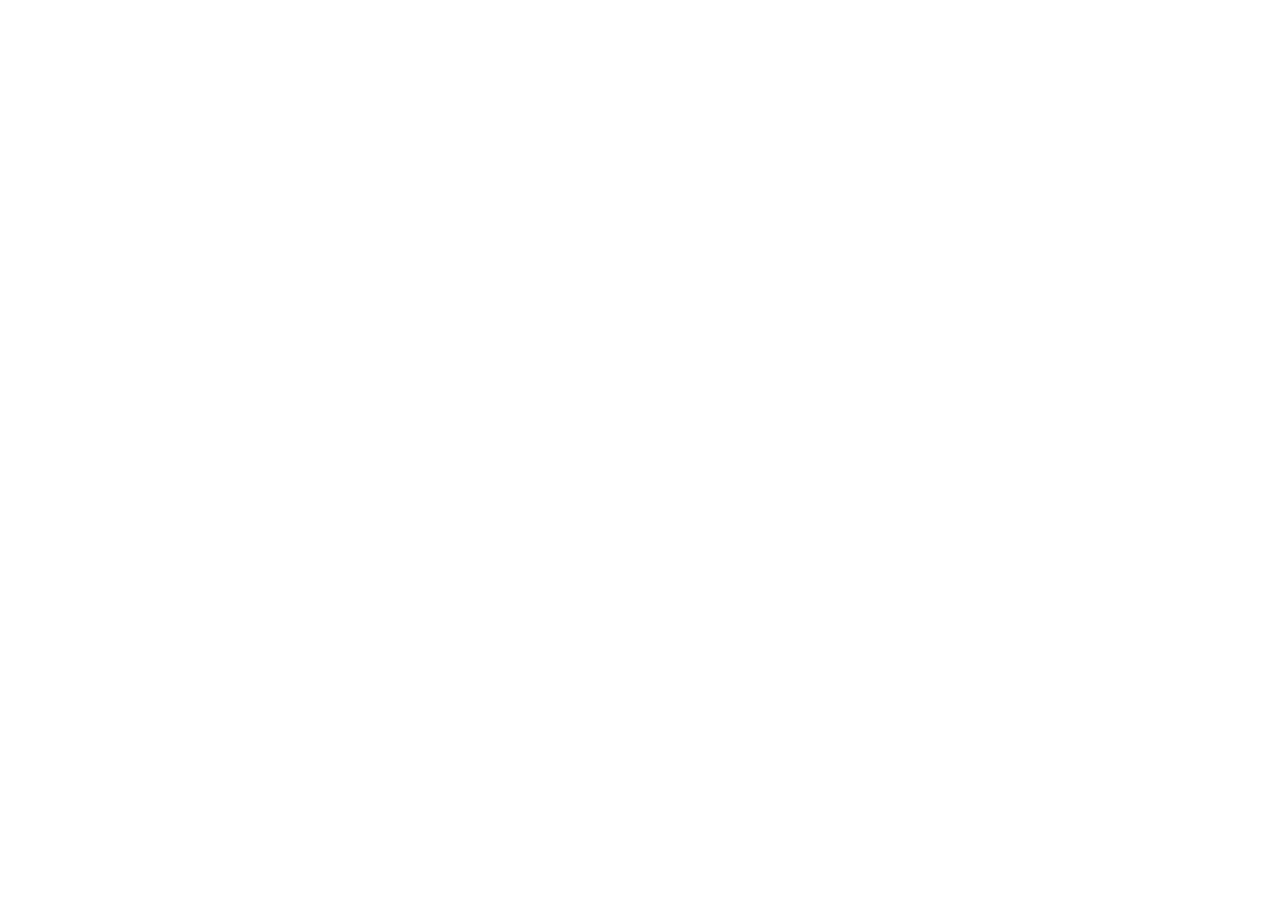
==== index.html @ 55efb3a8 "feat: scaffold VaultPlay initial application Initialize project structure with React, Vite, Tailwind" ====
<!doctype html>
<html lang="en" class="dark">
  <head>
    <meta charset="UTF-8" />
    <meta name="viewport" content="width=device-width, initial-scale=1.0" />
    <title>VaultPlay — Unblocked Browser Games</title>
    <meta name="description" content="Instant-search unblocked browser games portal powered by an iframe JSON catalog." />
    <meta property="og:title" content="VaultPlay — Unblocked Browser Games" />
    <meta property="og:description" content="Instant-search unblocked browser games portal powered by an iframe JSON catalog." />
    <meta property="og:type" content="website" />
    <meta name="twitter:card" content="summary_large_image" />
    <link rel="preconnect" href="https://fonts.googleapis.com" />
    <link rel="preconnect" href="https://fonts.gstatic.com" crossorigin />
    <link
      href="https://fonts.googleapis.com/css2?family=Bricolage+Grotesque:opsz,wght@12..96,600;12..96,700&family=JetBrains+Mono:wght@400;500;600&family=Plus+Jakarta+Sans:wght@400;500;600;700&display=swap"
      rel="stylesheet"
    />
  </head>
  <body class="bg-[#0B0F17] text-[#F1F5F9] antialiased selection:bg-amber-500/30 selection:text-amber-100">
    <div id="root"></div>
    <script type="module" src="/src/main.tsx"></script>
  </body>
</html>
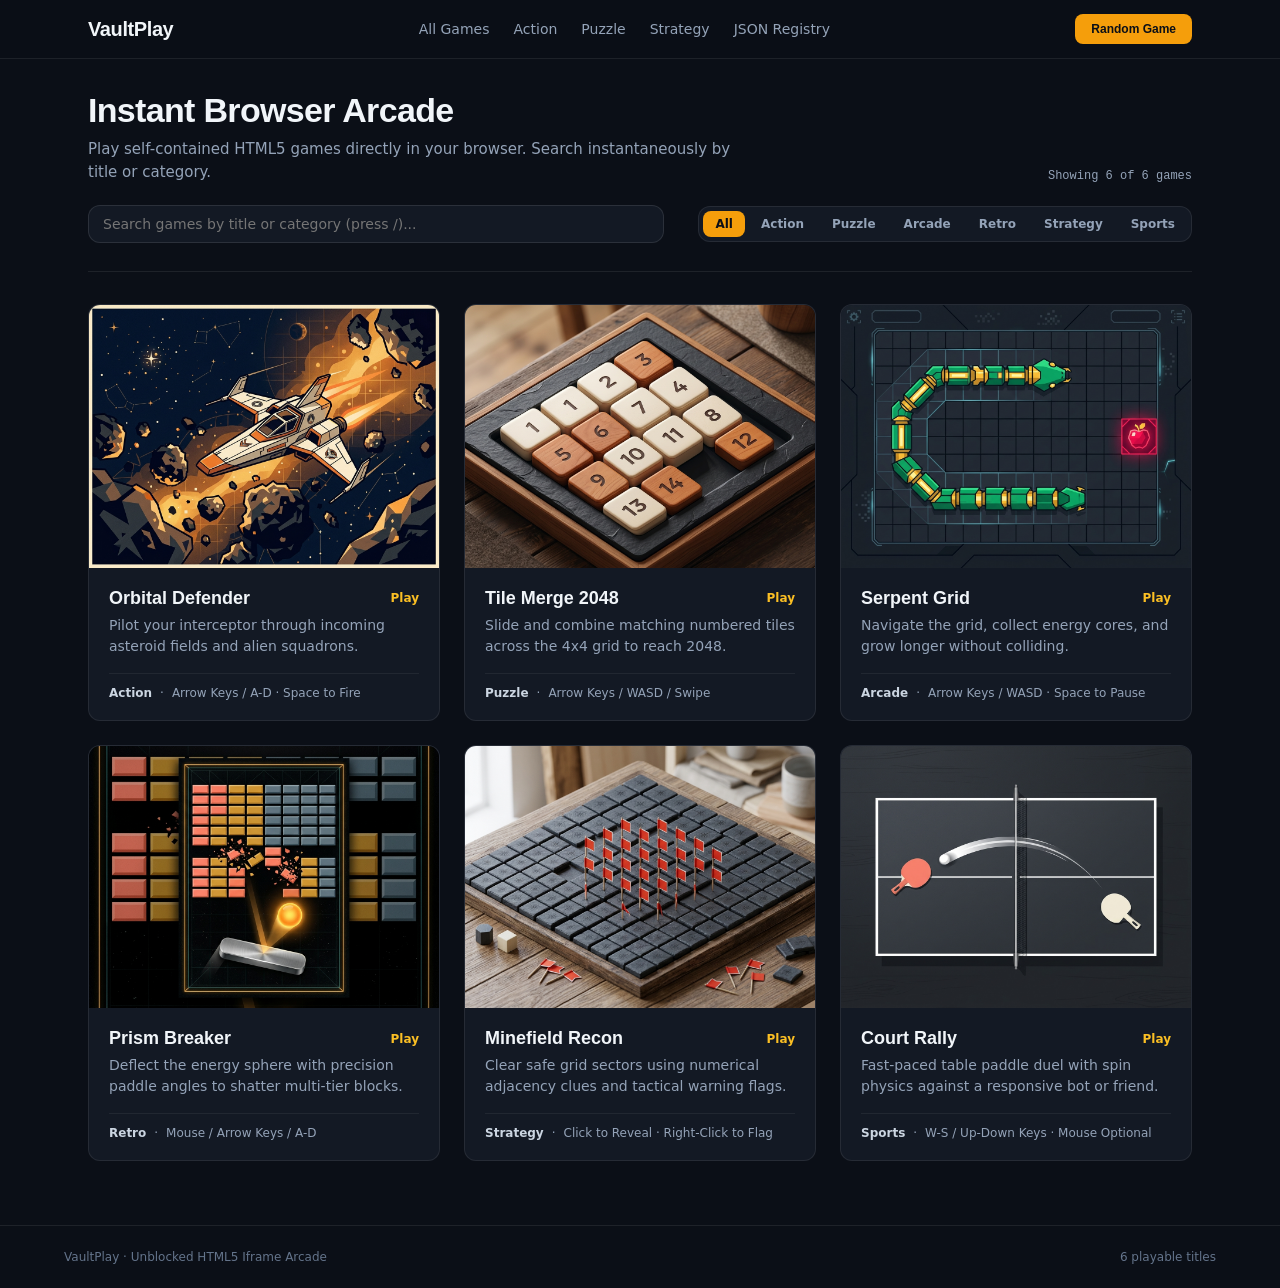
==== commit 083851ab: "chore: enable static site deployment Configure project for GitHub Pages by switching to relative pat" ====
--- a/index.html
+++ b/index.html
@@ -18,7 +18,26 @@
   </head>
   <body class="bg-[#0B0F17] text-[#F1F5F9] antialiased selection:bg-amber-500/30 selection:text-amber-100">
     <div id="root"></div>
-    <script type="module" src="/src/main.tsx"></script>
+    <script id="app-entry" type="module" src="/src/main.tsx"></script>
+    <script>
+      (function () {
+        var booted = false;
+        function bootFallback() {
+          if (booted || window.__VAULTPLAY_MOUNTED__) return;
+          booted = true;
+          var s = document.createElement('script');
+          s.src = './static-entry.js';
+          document.body.appendChild(s);
+        }
+        var entry = document.getElementById('app-entry') || document.querySelector('script[type="module"]');
+        if (entry) {
+          entry.addEventListener('error', bootFallback);
+        }
+        window.addEventListener('DOMContentLoaded', function () {
+          setTimeout(bootFallback, 2000);
+        });
+      })();
+    </script>
   </body>
 </html>
 
